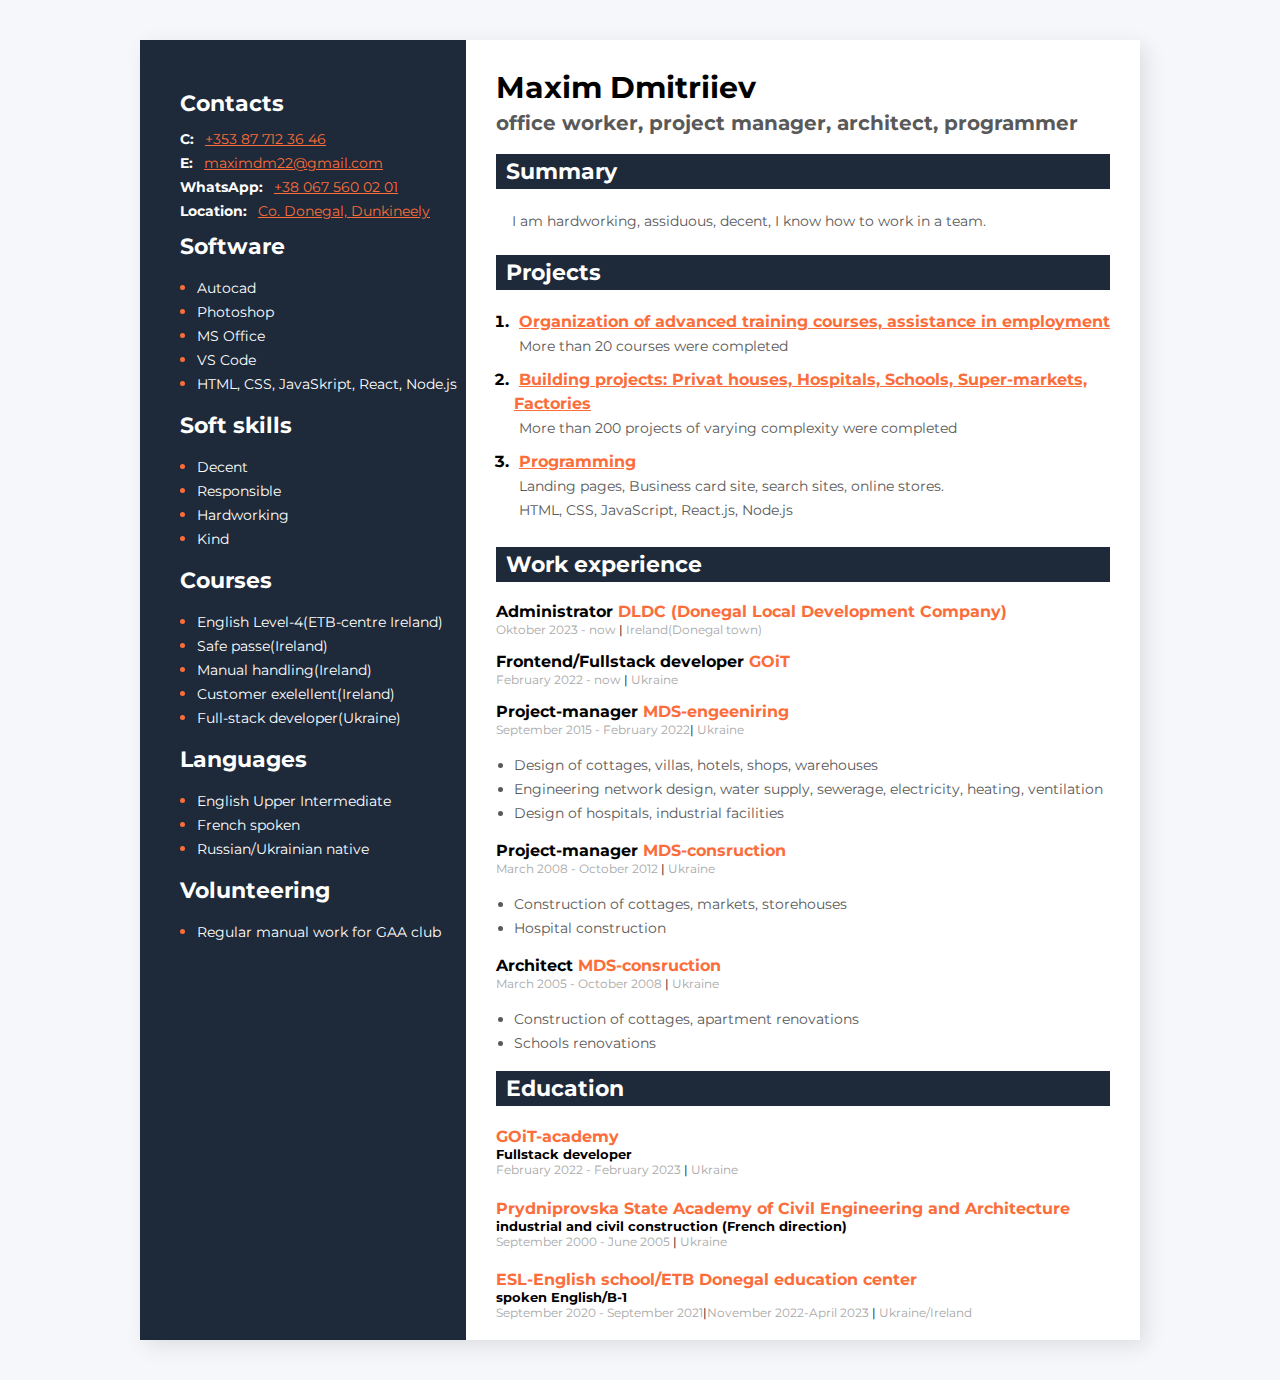
==== index.html @ 8955d406 "1212" ====
<!DOCTYPE html>
<html lang="en">
  <head>
    <meta charset="UTF-8" />
    <meta name="viewport" content="width=device-width, initial-scale=1.0" />
    <title>CV Maxim Dmitriiev</title>
    <link rel="preconnect" href="https://fonts.googleapis.com" />
    <link rel="preconnect" href="https://fonts.gstatic.com" crossorigin />
    <link
      href="https://fonts.googleapis.com/css2?family=Montserrat:wght@400;700&family=Roboto&display=swap"
      rel="stylesheet"
    />

    <link rel="stylesheet" href="css/style.css" />
  </head>
  <body>
    <!--main  container-->
    <div class="main-container">
      <!--main  content section-->
      <div class="main-content-section">
        <!--about me section-->
        <div class="about-me-section">
          <h1 class="about-me-name">Maxim Dmitriiev</h1>
          <h2 class="about-me-profession"> office worker, project manager, architect, programmer</h2>
          <h3 class="main-content-title">Summary</h3>
          <p class="about-me-description">
            &nbsp &nbsp  I am hardworking, assiduous, decent, I know how to work in a team.
           
          </p>
      
        </div>
        <!--my projects section-->
        <div class="my-projects-section">
          <h3 class="main-content-title">Projects</h3>
          <ol class="my-projects-list">
            <li class="my-projects-item">
              <span class="my-projects-text">
                <a
                  href="./pdf/49-ok/Книга АС.pdf"
                  class="my-projects-link"
                  >Organization of advanced training courses, assistance in employment</a 
                >
                <!-- .................................................................................................................<span><a href="./pdf/49-ok/Книга АС.pdf" class="link"><b>[</b>_link_<b>]</b></a></span>
          
              </span> -->
              <p class="description">More than 20 courses were completed</p>
            </li>
            <li class="my-projects-item">
              <span class="my-projects-text">
                <a
                  href="./pdf/49-ok/Книга АС.pdf"
                  class="my-projects-link"
                  >Building projects: Privat houses, Hospitals, Schools, Super-markets, Factories</a 
                >
                <!-- .................................................................................................................<span><a href="./pdf/49-ok/Книга АС.pdf" class="link"><b>[</b>_link_<b>]</b></a></span>
          
              </span> -->
              <p class="description">More than 200 projects of varying complexity were completed</p>
            </li>
            <li class="my-projects-item">
              <span class="my-projects-text">
                <a
                  href="https://maxdm2021.github.io/CV-Maxim-Dmitriev/"
                  class="my-projects-link"
                >
                Programming
                </a>
                <!-- ...............................................................................................................<span><a href="./pdf/104-ok/АР.pdf" class="link"><b>[</b>_link_<b>]</b></a></span>
              </span> -->
              <p class="description">Landing pages, Business card site, search sites, online stores.<br> HTML, CSS, JavaScript, React.js, Node.js
              </p>
            </li>
            <!-- <li class="my-projects-item">
              <span class="my-projects-text">
                <a
                  href="./pdf/299-ок/АР.pdf"
                  class="my-projects-link"
                >
               Town-house 
                </a>
                ........................................................................................................................<span><a href="./pdf/299-ок/АР.pdf" class="link"><b>[</b>_link_<b>]</b></a></span>
              </span>
              <p class="description">This project made with use sand concrete blocks, decorative brick, shingles, strip foundation</p>
            </li>
            <li class="my-projects-item">
              <span class="my-projects-text">
                <a href="./pdf/351-ok/920 АР дом.pdf"
                  class="my-projects-link">
                  Privat house #3
                </a>
                ..............................................................................................................<span><a href="./pdf/351-ok/920 АР дом.pdf" class="link"><b>[</b>_link_<b>]</b></a></span>
                
              </span>
              <p class="description">This project made with use ceramic blocks, decorative brick, terraced roof, foundation slab </p>
            </li>

            <li class="my-projects-item">
              <span class="my-projects-text">
                <a href="./pdf/404-ok/АР-выдача.pdf" class="my-projects-link"
                  >Privat house #4</a
                >
                .............................................................................................................<span><a href="./pdf/404-ok/АР-выдача.pdf" class="link" ><b>[</b>_link_<b>]</b></a></span>
              </span>
              <p class="description">This project made with use aerated concrete, decorative stone, metal shingles, pile-grillage foundation  </p>
            </li> -->


          </ol>
        </div>




        <!--my work experience sesction-->
        <div class="my-work-experience-section">
          <h3 class="main-content-title">Work experience</h3>
          <!--Company 3-->

          <div class="my-work-experience-company-block">
            <h4 class="my-work-experience-position">
              Administrator
              <span class="my-work-experience-company">DLDC (Donegal Local Development Company)  </span>
            </h4>
            <p class="my-work-experience-period-first">Oktober 2023 - now <span class="my-work-experience-divider">|</span> Ireland(Donegal town)</p>
            <h4 class="my-work-experience-position">

            <h4 class="my-work-experience-position">
              Frontend/Fullstack developer
              <span class="my-work-experience-company">GOiT  </span>
            </h4>
            <p class="my-work-experience-period-first">February 2022 - now <span class="my-work-experience-divider">|</span>  Ukraine</p>
            <h4 class="my-work-experience-position">
              Project-manager
              <span class="my-work-experience-company">MDS-engeeniring  </span>
            </h4>
            <p class="my-work-experience-period">September 2015 - February 2022<span class="my-work-experience-divider">|</span>  Ukraine</p>
            <ul class="my-work-experience-duties">
              <li class="my-work-experience-duty">
                Design of cottages, villas, hotels, shops, warehouses</li>
              <li class="my-work-experience-duty">Engineering network design, water supply, sewerage, electricity, heating, ventilation</li>
              <li class="my-work-experience-duty">Design of hospitals, industrial facilities</li>
            </ul>
          </div>
          <!--Company 2-->
          <div class="my-work-experience-company-block">
            <h4 class="my-work-experience-position">Project-manager <span class="my-work-experience-company">MDS-consruction </span></span></h4>
            <p class="my-work-experience-period">March 2008 - October 2012 <span class="my-work-experience-divider">|</span>  Ukraine</p>
            <ul class="my-work-experience-duties">
              <li class="my-work-experience-duty">Construction of cottages, markets, storehouses
              </li>
              <li class="my-work-experience-duty"> Hospital construction</li>
              <!-- <li class="my-work-experience-duty">Construction of filling stations</li>
              <li class="my-work-experience-duty">Construction of industrial facilities</li> -->
          
            </ul>
          </div>
          <!--Company 1-->
          <div class="my-work-experience-company-block">
            <h4 class="my-work-experience-position">Architect <span class="my-work-experience-company">MDS-consruction </span></span></h4>
            <p class="my-work-experience-period">March 2005 - October 2008 <span class="my-work-experience-divider">|</span>  Ukraine</p>
            <ul class="my-work-experience-duties">
              <li class="my-work-experience-duty">Construction of cottages, аpartment renovations</li>
              <li class="my-work-experience-duty"> Schools renovations</li>
              <!-- <li class="my-work-experience-duty">Construction of filling stations</li>
              <li class="my-work-experience-duty">Construction of industrial facilities</li> -->
          
            </ul>
          </div>


          </div>


                    <!--My education section-->
          <div class="my-education-section">
            <h3 class="main-content-title education">Education</h3>

            <h4 class="my-work-experience-company"> GOiT-academy</h4>
            <h5 сlass="specialization"> Fullstack developer</h5>
            <p class="my-work-experience-period">February 2022 - February 2023<span class="my-work-experience-divider"> |</span> Ukraine</p>


            <h4 class="my-work-experience-company"> Prydniprovska State Academy of Civil Engineering and Architecture</h4>
            <h5 сlass="specialization"> industrial and civil construction (French direction)</h5>
            <p class="my-work-experience-period">September 2000 - June 2005 <span class="my-work-experience-divider">|</span> Ukraine</p>

            <h4 class="my-work-experience-company"> ESL-English school/ETB Donegal education center</h4>
            <h5 сlass="specialization"> spoken English/B-1</h5>
            <p class="my-work-experience-period">September 2020 - September 2021<span class="my-work-experience-divider">|</span>November 2022-April 2023 <span class="my-work-experience-divider">|</span> Ukraine/Ireland</p>


            
        </div>

      </div>

      <!--sidebar section-->
      <aside class="sidebar-section">
        <!-- <img src="img/ок-ok.jpg" alt="my foto" width="352px" /> -->
        <!--contacts section-->
        <div class="contacts-section">
          <h3 class="sidebar-title">Contacts</h3>

          <div>
            <span class="contacts-section-tipe"> C: </span>
            <a class="contacts-section-link" href="tel: +353873495865"
              >+353 87 712 36 46
            </a>
          </div>
   
          <div>
            <span class="contacts-section-tipe"> E: </span>
            <a class="contacts-section-link" href="mailto:maximdm22@gmail.com"
              >maximdm22@gmail.com
            </a>
          </div>
            <div>
          <span class="contacts-section-tipe"> WhatsApp:</span>
          <a class="contacts-section-link" href="tel:+380675600201"
            >+38 067 560 02 01</a
          >
        </div>
                    <div>
          <span class="contacts-section-tipe"> Location:</span>
          <a class="contacts-section-link" href="https://goo.gl/maps/4TaRH4cgBRqdM3XK8"
            >Co. Donegal, Dunkineely</a
          >
        </div>
        </div>
        


        <!--soft skills section-->
        <div class="soft-skills-section">
          <h3 class="sidebar-title">Software</h3>
          <ul class="tech-skills-list">

            <li class="tech-skills-item">
              <span class="tech-skills-item-text">Autocad</span>
            </li>
            <li class="tech-skills-item">
              <span class="tech-skills-item-text">Photoshop</span>
            </li>
            <li class="tech-skills-item">
              <span class="tech-skills-item-text">MS Office</span>
            </li>
            <li class="tech-skills-item">
              <span class="tech-skills-item-text">VS Code</span>
            </li>
            <li class="tech-skills-item">
              <span class="tech-skills-item-text">HTML, CSS, JavaSkript, React, Node.js</span>
            </li>
          </ul>
        </div>


                <!--soft skills section-->
                <div class="soft-skills-section">
                  <h3 class="sidebar-title">Soft skills</h3>
                  <ul class="tech-skills-list">
                    <li class="tech-skills-item">
                      <span class="tech-skills-item-text">Decent</span>
                    </li>
                    <li class="tech-skills-item">
                      <span class="tech-skills-item-text">Responsible</span>
                    </li>
                    <li class="tech-skills-item">
                      <span class="tech-skills-item-text">Hardworking</span>
                    </li>
                    <li class="tech-skills-item">
                      <span class="tech-skills-item-text">Kind</span>
                    </li>
                  </ul>


                </div>


        <!--Courses section-->
                <div class="soft-skills-section">
                  <h3 class="sidebar-title">Courses</h3>
                  <ul class="tech-skills-list">
                    <li class="tech-skills-item">
                      <span class="tech-skills-item-text">English Level-4(ETB-centre Ireland)</span>
                    </li>
                    <li class="tech-skills-item">
                      <span class="tech-skills-item-text">Safe passe(Ireland)</span>
                    </li>
                    <li class="tech-skills-item">
                      <span class="tech-skills-item-text">Manual handling(Ireland)</span>
                    </li>
                    <li class="tech-skills-item">
                      <span class="tech-skills-item-text">Customer exelellent(Ireland)</span>
                    </li>
                    <li class="tech-skills-item">
                      <span class="tech-skills-item-text">Full-stack developer(Ukraine)</span>
                    </li>
                  </ul>


                </div>

<!-- Languages -->

<div class="soft-skills-section">
  <h3 class="sidebar-title">Languages</h3>
  <ul class="tech-skills-list">
    <li class="tech-skills-item">
      <span class="tech-skills-item-text">English Upper Intermediate </span>
    </li>
    <li class="tech-skills-item">
      <span class="tech-skills-item-text">French spoken</span>
    </li>
    <li class="tech-skills-item">
      <span class="tech-skills-item-text">Russian/Ukrainian native</span>
    </li>
  </ul>
</div>


<div class="soft-skills-section">
  <h3 class="sidebar-title">Volunteering</h3>
  <ul class="tech-skills-list">
    <li class="tech-skills-item">
      <span class="tech-skills-item-text">Regular manual work for GAA club </span>
    </li>

  </ul>
</div>



       


      </aside>
    </div>
  </body>
</html>
---- css/style.css ----
body {
  font-family: "Montserrat", sans-serif;

  background-color: #f5f7fa;
}

.main-container {
  display: flex;
  flex-direction: row-reverse;
  width: 1000px;
  background-color: #fff;
  margin: 40px auto;
  box-shadow: 6px 6px 20px rgba(0, 0, 0, 0.1);
}

/* Main conten section */
.main-content-section {
  padding: 20px 30px;
}

.main-content-title {
  font-style: normal;
  font-weight: bold;
  font-size: 22px;
  line-height: 27px;
  color: white;
  margin-bottom: 20px;
  padding: 4px;
  padding-left: 10px;
  background-color: #1e2939;
  width: 600px;
}

.main-content-title.education {
  margin-top: 0;
}

/* About me section */
.about-me-section {
  margin: 0 0 20px 0;
}

.about-me-profession {
  font-style: normal;
  font-weight: bold;
  font-size: 20px;
  line-height: 17px;
  color:  #595959;
  margin: 0 0 20px 0;
}

.about-me-name {
  font-style: normal;
  font-weight: bold;
  font-size: 30px;
  line-height: 55px;
  color: #000;
  margin: 0 0 0px 0;
}

.about-me-description {
  width: 600px;
  font-family: Montserrat;
  font-style: normal;
  font-weight: normal;
  font-size: 14px;
  line-height: 24px;
  color: #595959;
}

/* My projects section */

/* .main-content-section {

} */

.description {
  margin: 0;
  width: 500px;
  padding: 0;
  padding-left: 5px;
  color: #595959;
}

.my-projects-section {
  margin: 0 0 25px 0;
}

.my-projects-list {
  padding: 0 0 0 18px;
}

.my-projects-item {
  color: #000;
  font-weight: bold;
  margin-bottom: 10px;
}

.my-projects-link {
  font-style: normal;
  font-weight: bold;
  font-size: 16px;
  line-height: 24px;
  color:  #fb6d3a;
}

.my-projects-text {
  font-style: normal;
  font-weight: normal;
  font-size: 14px;
  line-height: 24px;
  color: #595959;
  margin-left: 5px;
}

.my-projects-bracket {
  font-style: normal;
  font-weight: bold;
  font-size: 14px;
  line-height: 24px;
  color: #000;
}
/* My work experience */

.my-work-experience-company {
  color: #fb6d3a;
  margin-bottom: 0;
}



.my-work-experience-position {
  font-style: normal;
  font-weight: bold;
  font-size: 16px;
  line-height: 20px;
  margin: 0 0 0px 0;
}

.my-work-experience-period {
  font-style: normal;
  font-weight: normal;
  font-size: 12px;
  line-height: 15px;
  color: #a8a8a8;
  margin: 0 0 0px 0;
}


.my-work-experience-period-first {
  font-style: normal;
  font-weight: normal;
  font-size: 12px;
  line-height: 15px;
  color: #a8a8a8;
  margin: 0 0 15px 0;
}


h5{
  margin: 0;
}

.specialization {
  margin-top: 0;
  margin-bottom: 0;

}

.my-work-experience-divider {
  font-style: normal;
  font-weight: normal;
  font-size: 12px;
  line-height: 15px;
  color: #000000;
}

.my-work-experience-duties {
  padding-left: 18px;
}

.my-work-experience-duty {
  font-style: normal;
  font-weight: normal;
  font-size: 14px;
  line-height: 24px;
  color: #595959;
}

.my-work-experience-company-block {
  margin: 0 15 0 0;
}

/* Sidebar section */

.sidebar-section {
  background-color: #1e2939;
  width: 370px;
  padding: 40px 0;
}

.contacts-section,
.tech-skills-section,
.soft-skills-section {
  margin: 10px 0 0 40px;
}
.sidebar-title {
  font-style: normal;
  font-weight: bold;
  font-size: 22px;
  line-height: 27px;
  color: #fff;
  margin-bottom: 10px;
  margin-top: 0;
}

/* Contacts section */

.contacts-section-tipe {
  font-style: normal;
  font-weight: bold;
  font-size: 14px;
  line-height: 24px;
  color: #fff;
  margin-right: 7px;
}
.contacts-section-link {
  font-style: normal;
  font-weight: normal;
  font-size: 14px;
  line-height: 24px;
  color: #fb6d3a;
}

/* Tech skills section*/
.tech-skills-list {
  padding: 0 0 0 17px;
}

.tech-skills-item {
  color: #fb6d3a;
}

.tech-skills-item-text {
  font-style: normal;
  font-weight: normal;
  font-size: 14px;
  line-height: 24px;
  color: #fff;
}


.sir__madam {
  margin-top: 50px;
  margin-bottom: 50px;
  font-style: normal;
  font-weight: 400;
  font-size: 20px;
  line-height: 24px;
  color: #595959;
  margin-left: 5px;
}



.sir__madam__tel {
  margin-top: 50px;
  margin-bottom: 50px;
  font-style: normal;
  font-weight: 600;
  font-size: 20px;
  line-height: 24px;
  color: #fb6d3a;
  margin-left: 5px;
}


.des{
  width: 500px;
  font-style: normal;
  font-weight: 300;
  font-size: 20px;
  line-height: 24px;
  letter-spacing: 0.3;
  line-height: 30px;
  color: #595959;
  margin-left: 5px;
}


.foto-m {
  margin-top: 170px;
}

.link{
  color: #fb6d3a;
  font-style: normal;
  text-decoration: none;
}
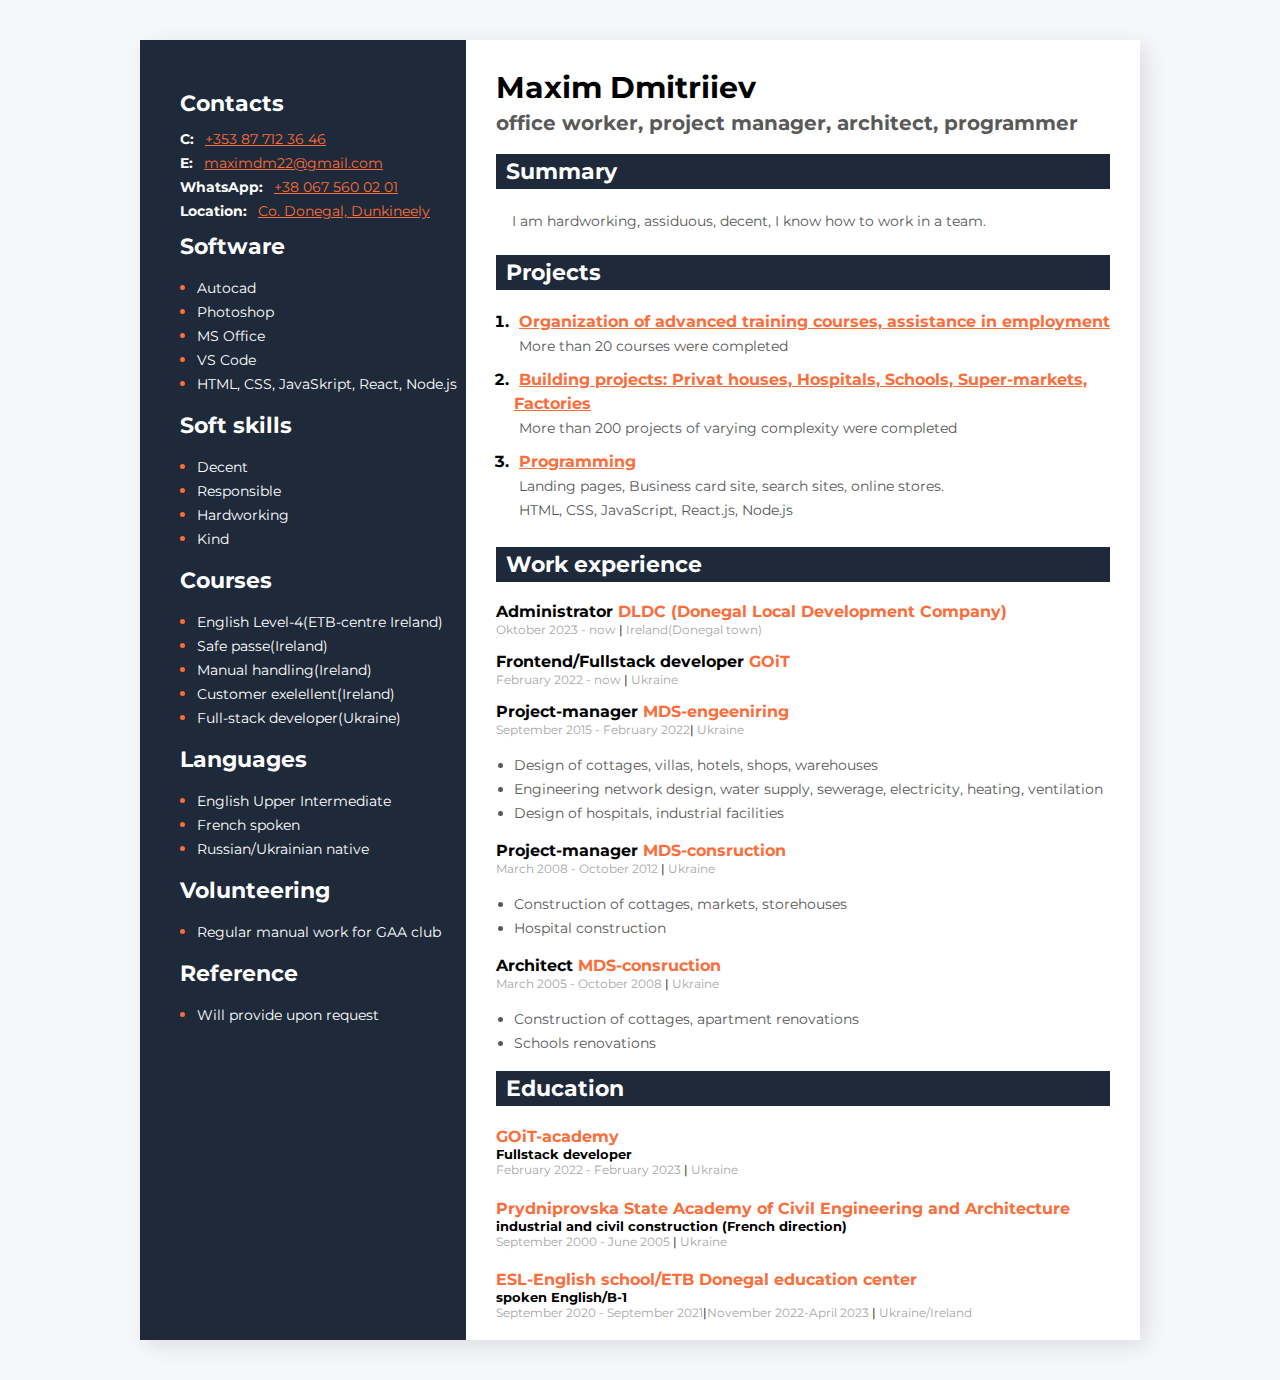
==== commit b97d5ff6: "2121" ====
--- a/index.html
+++ b/index.html
@@ -122,7 +122,7 @@
               <span class="my-work-experience-company">DLDC (Donegal Local Development Company)  </span>
             </h4>
             <p class="my-work-experience-period-first">Oktober 2023 - now <span class="my-work-experience-divider">|</span> Ireland(Donegal town)</p>
-            <h4 class="my-work-experience-position">
+            
 
             <h4 class="my-work-experience-position">
               Frontend/Fullstack developer
@@ -328,6 +328,16 @@
   </ul>
 </div>
 
+<div class="soft-skills-section">
+  <h3 class="sidebar-title">Reference</h3>
+  <ul class="tech-skills-list">
+    <li class="tech-skills-item">
+      <span class="tech-skills-item-text">Will provide upon request</span>
+    </li>
+
+  </ul>
+</div>
+
 
 
        
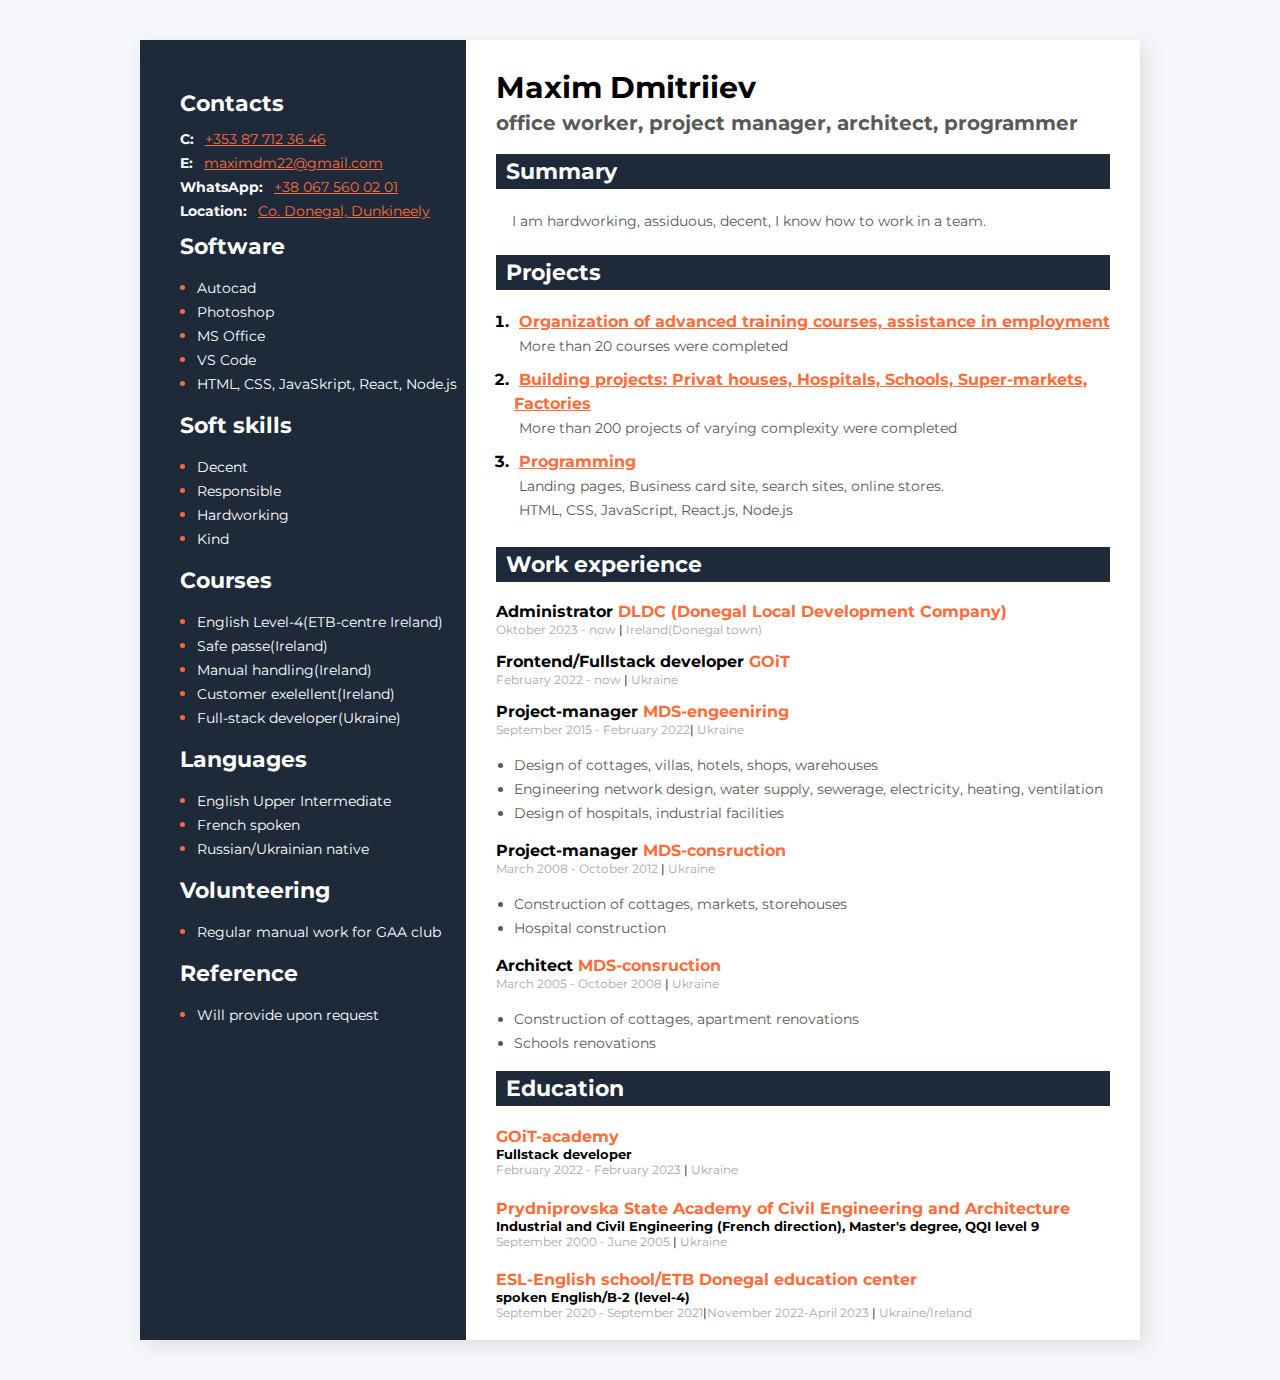
==== commit 2df371bf: "1" ====
--- a/index.html
+++ b/index.html
@@ -181,11 +181,11 @@
 
 
             <h4 class="my-work-experience-company"> Prydniprovska State Academy of Civil Engineering and Architecture</h4>
-            <h5 сlass="specialization"> industrial and civil construction (French direction)</h5>
+            <h5 сlass="specialization"> Industrial and Civil Engineering (French direction), Master's degree, QQI level 9 </h5>
             <p class="my-work-experience-period">September 2000 - June 2005 <span class="my-work-experience-divider">|</span> Ukraine</p>
 
             <h4 class="my-work-experience-company"> ESL-English school/ETB Donegal education center</h4>
-            <h5 сlass="specialization"> spoken English/B-1</h5>
+            <h5 сlass="specialization"> spoken English/B-2 (level-4)</h5>
             <p class="my-work-experience-period">September 2020 - September 2021<span class="my-work-experience-divider">|</span>November 2022-April 2023 <span class="my-work-experience-divider">|</span> Ukraine/Ireland</p>
 
 
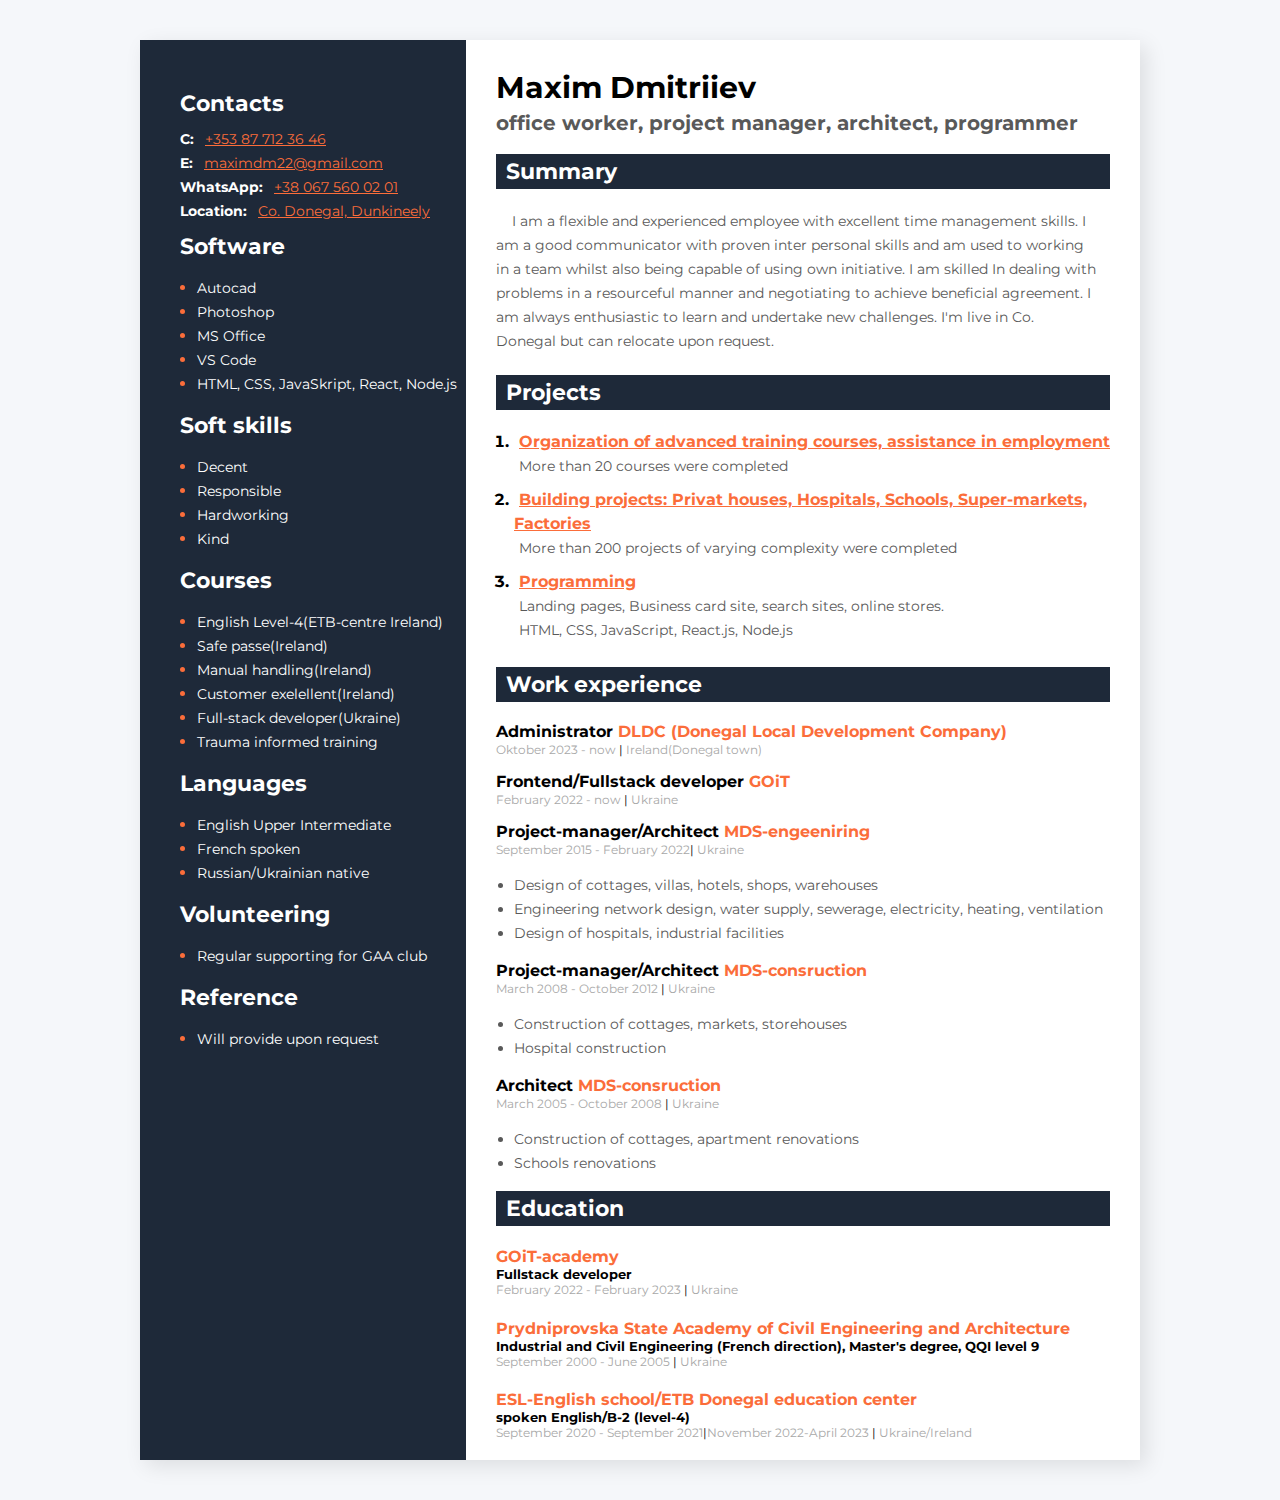
==== commit cec2c9dd: "2" ====
--- a/index.html
+++ b/index.html
@@ -24,7 +24,8 @@
           <h2 class="about-me-profession"> office worker, project manager, architect, programmer</h2>
           <h3 class="main-content-title">Summary</h3>
           <p class="about-me-description">
-            &nbsp &nbsp  I am hardworking, assiduous, decent, I know how to work in a team.
+            &nbsp &nbsp  I am a flexible and experienced employee with excellent time management skills. I am a good communicator with proven inter personal skills and am used to working in a team whilst also being capable of using own initiative. I am skilled In dealing with problems in a resourceful manner and negotiating to achieve beneficial agreement. I am always enthusiastic to learn and undertake new challenges.
+            I'm live in Co. Donegal but can relocate upon request.
            
           </p>
       
@@ -130,7 +131,7 @@
             </h4>
             <p class="my-work-experience-period-first">February 2022 - now <span class="my-work-experience-divider">|</span>  Ukraine</p>
             <h4 class="my-work-experience-position">
-              Project-manager
+              Project-manager/Architect
               <span class="my-work-experience-company">MDS-engeeniring  </span>
             </h4>
             <p class="my-work-experience-period">September 2015 - February 2022<span class="my-work-experience-divider">|</span>  Ukraine</p>
@@ -143,7 +144,7 @@
           </div>
           <!--Company 2-->
           <div class="my-work-experience-company-block">
-            <h4 class="my-work-experience-position">Project-manager <span class="my-work-experience-company">MDS-consruction </span></span></h4>
+            <h4 class="my-work-experience-position">Project-manager/Architect <span class="my-work-experience-company">MDS-consruction </span></span></h4>
             <p class="my-work-experience-period">March 2008 - October 2012 <span class="my-work-experience-divider">|</span>  Ukraine</p>
             <ul class="my-work-experience-duties">
               <li class="my-work-experience-duty">Construction of cottages, markets, storehouses
@@ -295,6 +296,11 @@
                     <li class="tech-skills-item">
                       <span class="tech-skills-item-text">Full-stack developer(Ukraine)</span>
                     </li>
+                    <li class="tech-skills-item">
+                      <span class="tech-skills-item-text">Trauma informed training</span>
+                    </li>
+
+                   
                   </ul>
 
 
@@ -322,7 +328,7 @@
   <h3 class="sidebar-title">Volunteering</h3>
   <ul class="tech-skills-list">
     <li class="tech-skills-item">
-      <span class="tech-skills-item-text">Regular manual work for GAA club </span>
+      <span class="tech-skills-item-text">Regular supporting for GAA club </span>
     </li>
 
   </ul>
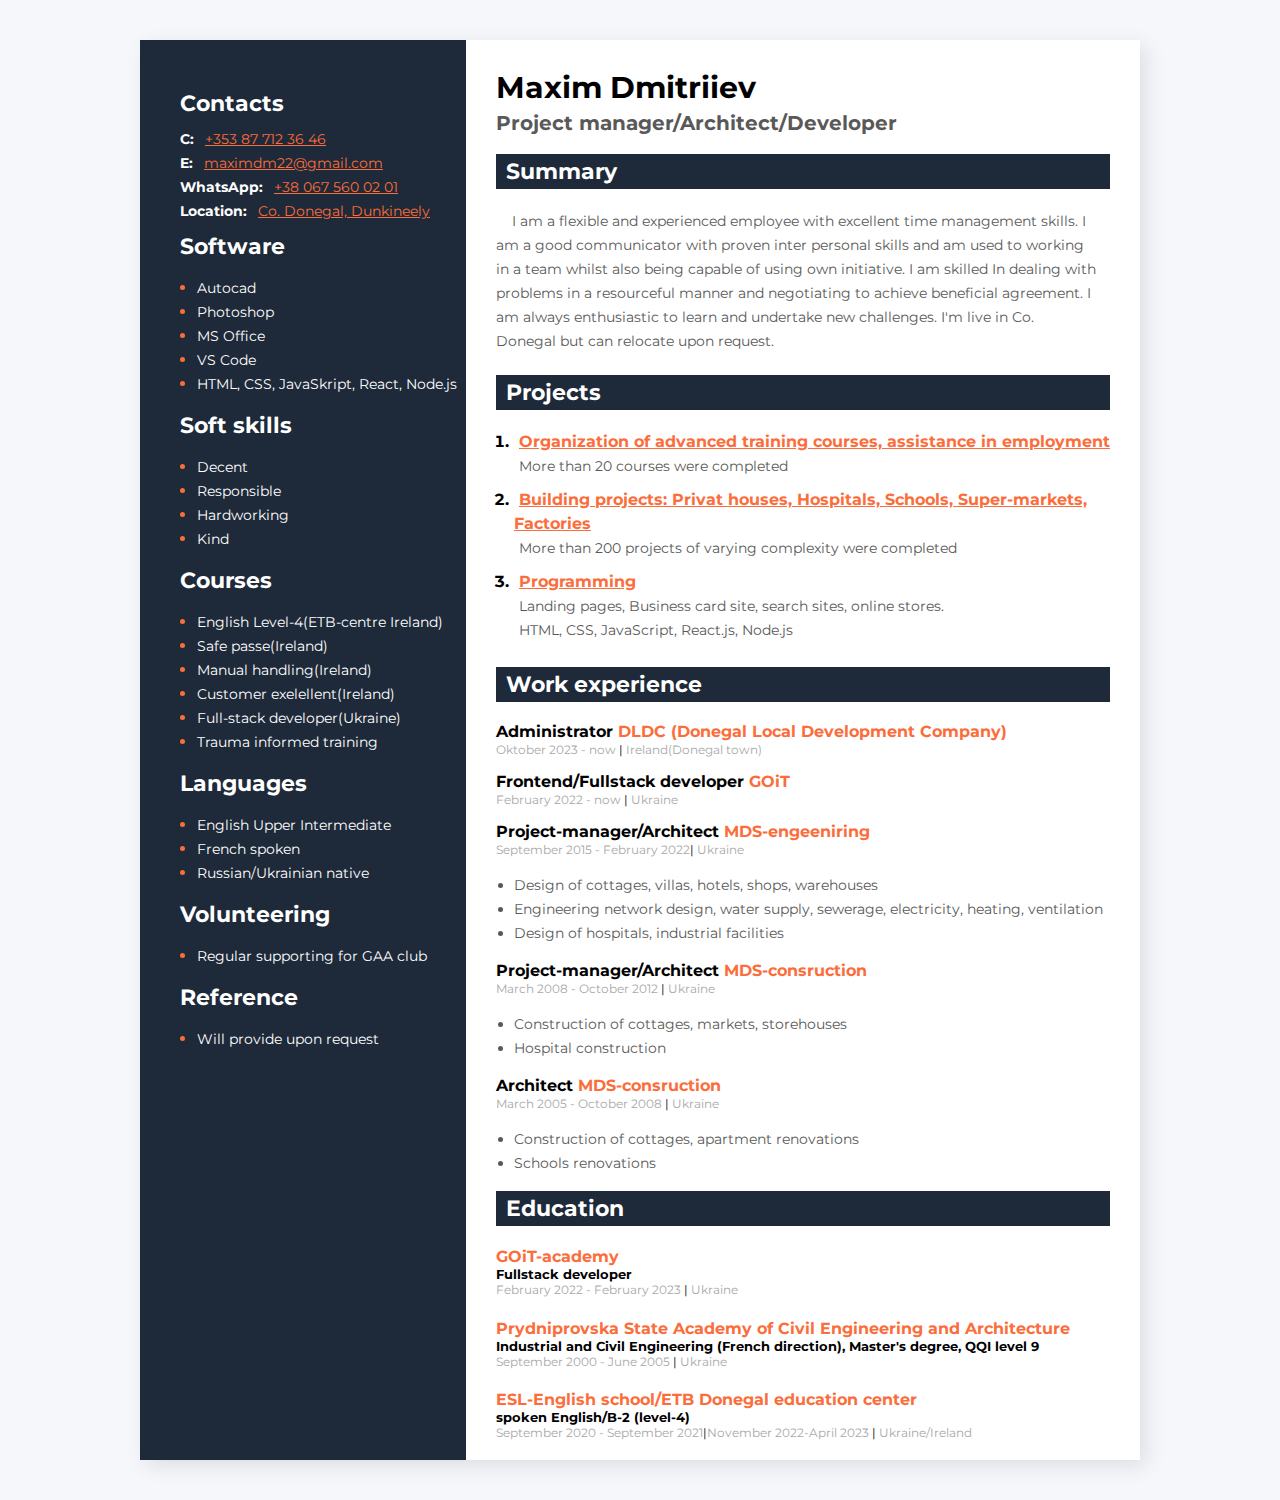
==== commit c82fb757: "3" ====
--- a/index.html
+++ b/index.html
@@ -21,7 +21,7 @@
         <!--about me section-->
         <div class="about-me-section">
           <h1 class="about-me-name">Maxim Dmitriiev</h1>
-          <h2 class="about-me-profession"> office worker, project manager, architect, programmer</h2>
+          <h2 class="about-me-profession"> Project manager/Architect/Developer</h2>
           <h3 class="main-content-title">Summary</h3>
           <p class="about-me-description">
             &nbsp &nbsp  I am a flexible and experienced employee with excellent time management skills. I am a good communicator with proven inter personal skills and am used to working in a team whilst also being capable of using own initiative. I am skilled In dealing with problems in a resourceful manner and negotiating to achieve beneficial agreement. I am always enthusiastic to learn and undertake new challenges.
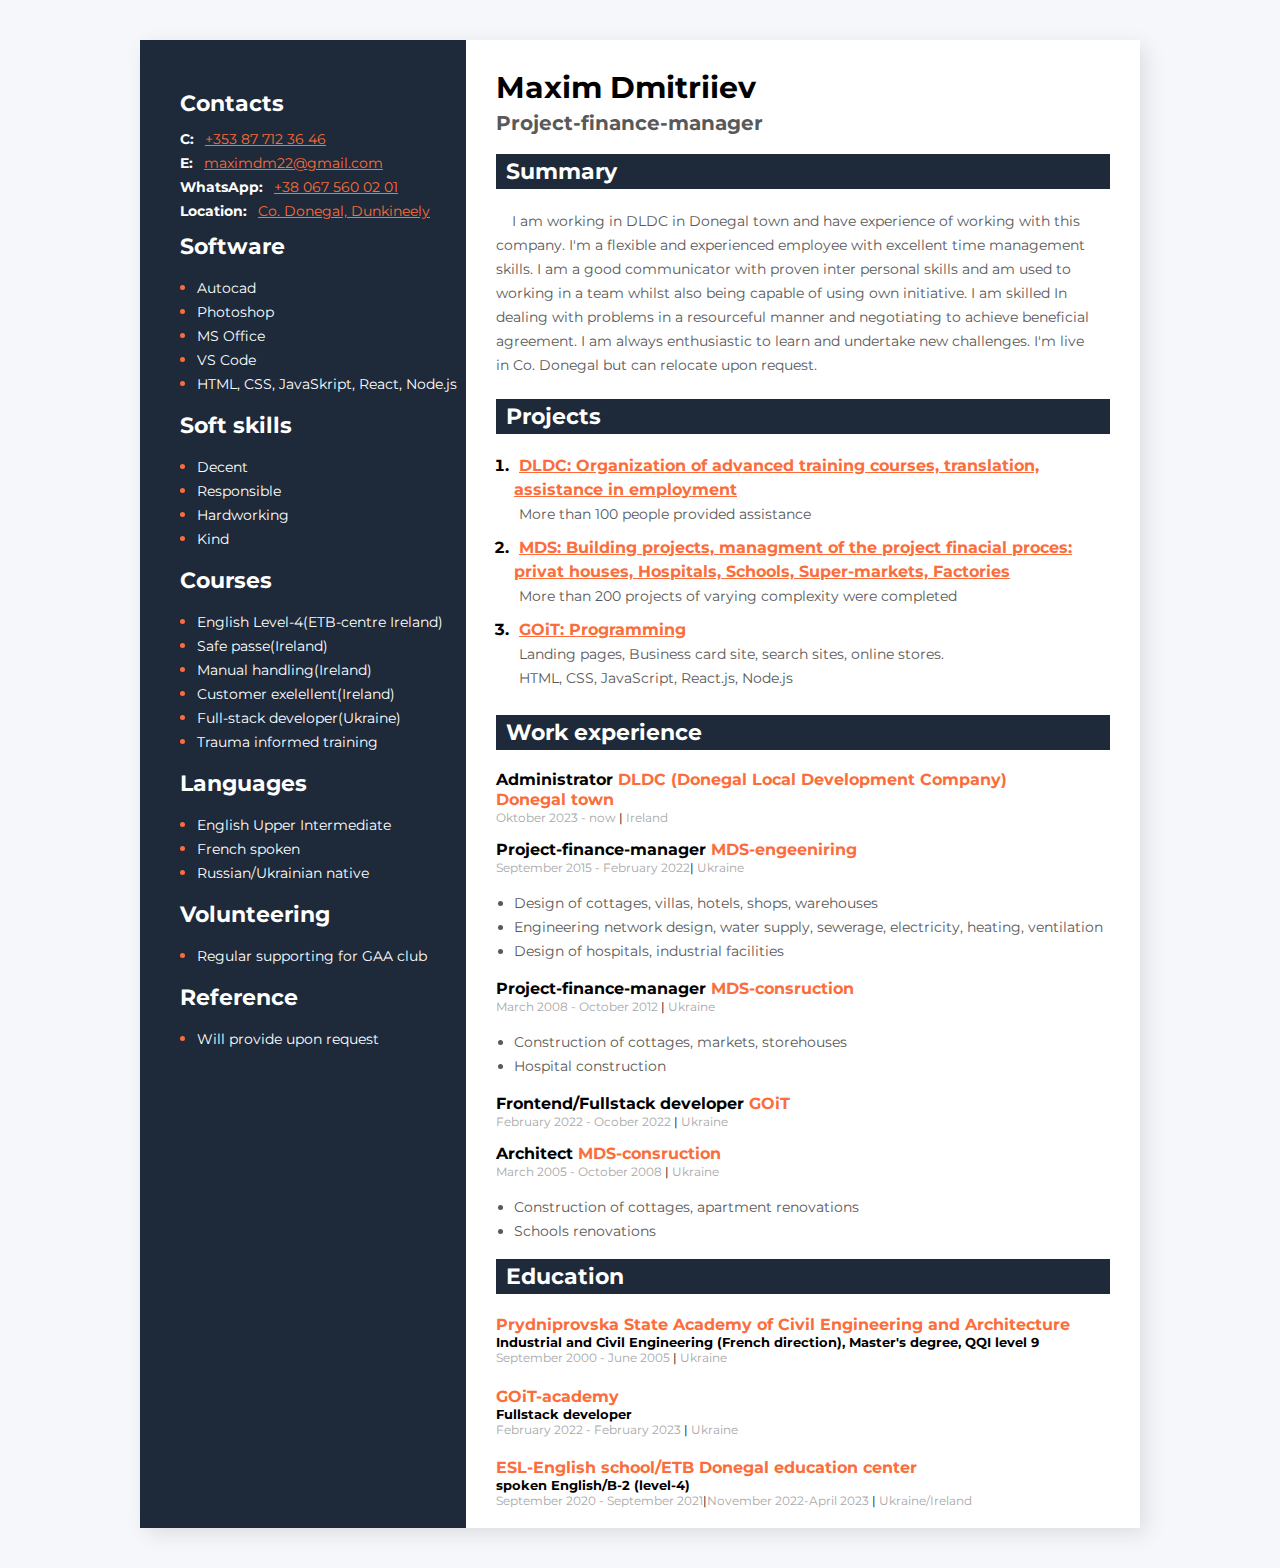
==== commit d3163b72: "2" ====
--- a/index.html
+++ b/index.html
@@ -21,10 +21,12 @@
         <!--about me section-->
         <div class="about-me-section">
           <h1 class="about-me-name">Maxim Dmitriiev</h1>
-          <h2 class="about-me-profession"> Project manager/Architect/Developer</h2>
+          <h2 class="about-me-profession">Project-finance-manager</h2>
+        
+          <!-- <h2 class="about-me-profession"> Project manager/Architect/Developer</h2> -->
           <h3 class="main-content-title">Summary</h3>
           <p class="about-me-description">
-            &nbsp &nbsp  I am a flexible and experienced employee with excellent time management skills. I am a good communicator with proven inter personal skills and am used to working in a team whilst also being capable of using own initiative. I am skilled In dealing with problems in a resourceful manner and negotiating to achieve beneficial agreement. I am always enthusiastic to learn and undertake new challenges.
+            &nbsp &nbsp  I am working in DLDC in Donegal town and have experience of working with this company. I'm a flexible and experienced employee with excellent time management skills. I am a good communicator with proven inter personal skills and am used to working in a team whilst also being capable of using own initiative. I am skilled In dealing with problems in a resourceful manner and negotiating to achieve beneficial agreement. I am always enthusiastic to learn and undertake new challenges.
             I'm live in Co. Donegal but can relocate upon request.
            
           </p>
@@ -39,19 +41,19 @@
                 <a
                   href="./pdf/49-ok/Книга АС.pdf"
                   class="my-projects-link"
-                  >Organization of advanced training courses, assistance in employment</a 
+                  >DLDC: Organization of advanced training courses, translation, <br/>assistance in employment</a 
                 >
                 <!-- .................................................................................................................<span><a href="./pdf/49-ok/Книга АС.pdf" class="link"><b>[</b>_link_<b>]</b></a></span>
           
               </span> -->
-              <p class="description">More than 20 courses were completed</p>
+              <p class="description">More than 100 people provided assistance</p>
             </li>
             <li class="my-projects-item">
               <span class="my-projects-text">
                 <a
                   href="./pdf/49-ok/Книга АС.pdf"
                   class="my-projects-link"
-                  >Building projects: Privat houses, Hospitals, Schools, Super-markets, Factories</a 
+                  >MDS: Building projects, managment of the project finacial proces:<br/> privat houses, Hospitals, Schools, Super-markets, Factories</a 
                 >
                 <!-- .................................................................................................................<span><a href="./pdf/49-ok/Книга АС.pdf" class="link"><b>[</b>_link_<b>]</b></a></span>
           
@@ -64,7 +66,7 @@
                   href="https://maxdm2021.github.io/CV-Maxim-Dmitriev/"
                   class="my-projects-link"
                 >
-                Programming
+                GOiT: Programming
                 </a>
                 <!-- ...............................................................................................................<span><a href="./pdf/104-ok/АР.pdf" class="link"><b>[</b>_link_<b>]</b></a></span>
               </span> -->
@@ -120,18 +122,14 @@
           <div class="my-work-experience-company-block">
             <h4 class="my-work-experience-position">
               Administrator
-              <span class="my-work-experience-company">DLDC (Donegal Local Development Company)  </span>
+              <span class="my-work-experience-company">DLDC (Donegal Local Development Company) <br/> Donegal town  </span>
             </h4>
-            <p class="my-work-experience-period-first">Oktober 2023 - now <span class="my-work-experience-divider">|</span> Ireland(Donegal town)</p>
+            <p class="my-work-experience-period-first">Oktober 2023 - now <span class="my-work-experience-divider">|</span> Ireland</p>
             
 
+            
             <h4 class="my-work-experience-position">
-              Frontend/Fullstack developer
-              <span class="my-work-experience-company">GOiT  </span>
-            </h4>
-            <p class="my-work-experience-period-first">February 2022 - now <span class="my-work-experience-divider">|</span>  Ukraine</p>
-            <h4 class="my-work-experience-position">
-              Project-manager/Architect
+              Project-finance-manager
               <span class="my-work-experience-company">MDS-engeeniring  </span>
             </h4>
             <p class="my-work-experience-period">September 2015 - February 2022<span class="my-work-experience-divider">|</span>  Ukraine</p>
@@ -144,7 +142,7 @@
           </div>
           <!--Company 2-->
           <div class="my-work-experience-company-block">
-            <h4 class="my-work-experience-position">Project-manager/Architect <span class="my-work-experience-company">MDS-consruction </span></span></h4>
+            <h4 class="my-work-experience-position">Project-finance-manager <span class="my-work-experience-company">MDS-consruction </span></span></h4>
             <p class="my-work-experience-period">March 2008 - October 2012 <span class="my-work-experience-divider">|</span>  Ukraine</p>
             <ul class="my-work-experience-duties">
               <li class="my-work-experience-duty">Construction of cottages, markets, storehouses
@@ -155,6 +153,14 @@
           
             </ul>
           </div>
+
+          <h4 class="my-work-experience-position">
+            Frontend/Fullstack developer
+            <span class="my-work-experience-company">GOiT  </span>
+          </h4>
+          <p class="my-work-experience-period-first">February 2022 - Ocober 2022 <span class="my-work-experience-divider">|</span>  Ukraine</p>
+
+
           <!--Company 1-->
           <div class="my-work-experience-company-block">
             <h4 class="my-work-experience-position">Architect <span class="my-work-experience-company">MDS-consruction </span></span></h4>
@@ -176,14 +182,14 @@
           <div class="my-education-section">
             <h3 class="main-content-title education">Education</h3>
 
+         
+            <h4 class="my-work-experience-company"> Prydniprovska State Academy of Civil Engineering and Architecture</h4>
+            <h5 сlass="specialization"> Industrial and Civil Engineering (French direction), Master's degree, QQI level 9 </h5>
+            <p class="my-work-experience-period">September 2000 - June 2005 <span class="my-work-experience-divider">|</span> Ukraine</p>
+
             <h4 class="my-work-experience-company"> GOiT-academy</h4>
             <h5 сlass="specialization"> Fullstack developer</h5>
             <p class="my-work-experience-period">February 2022 - February 2023<span class="my-work-experience-divider"> |</span> Ukraine</p>
-
-
-            <h4 class="my-work-experience-company"> Prydniprovska State Academy of Civil Engineering and Architecture</h4>
-            <h5 сlass="specialization"> Industrial and Civil Engineering (French direction), Master's degree, QQI level 9 </h5>
-            <p class="my-work-experience-period">September 2000 - June 2005 <span class="my-work-experience-divider">|</span> Ukraine</p>
 
             <h4 class="my-work-experience-company"> ESL-English school/ETB Donegal education center</h4>
             <h5 сlass="specialization"> spoken English/B-2 (level-4)</h5>
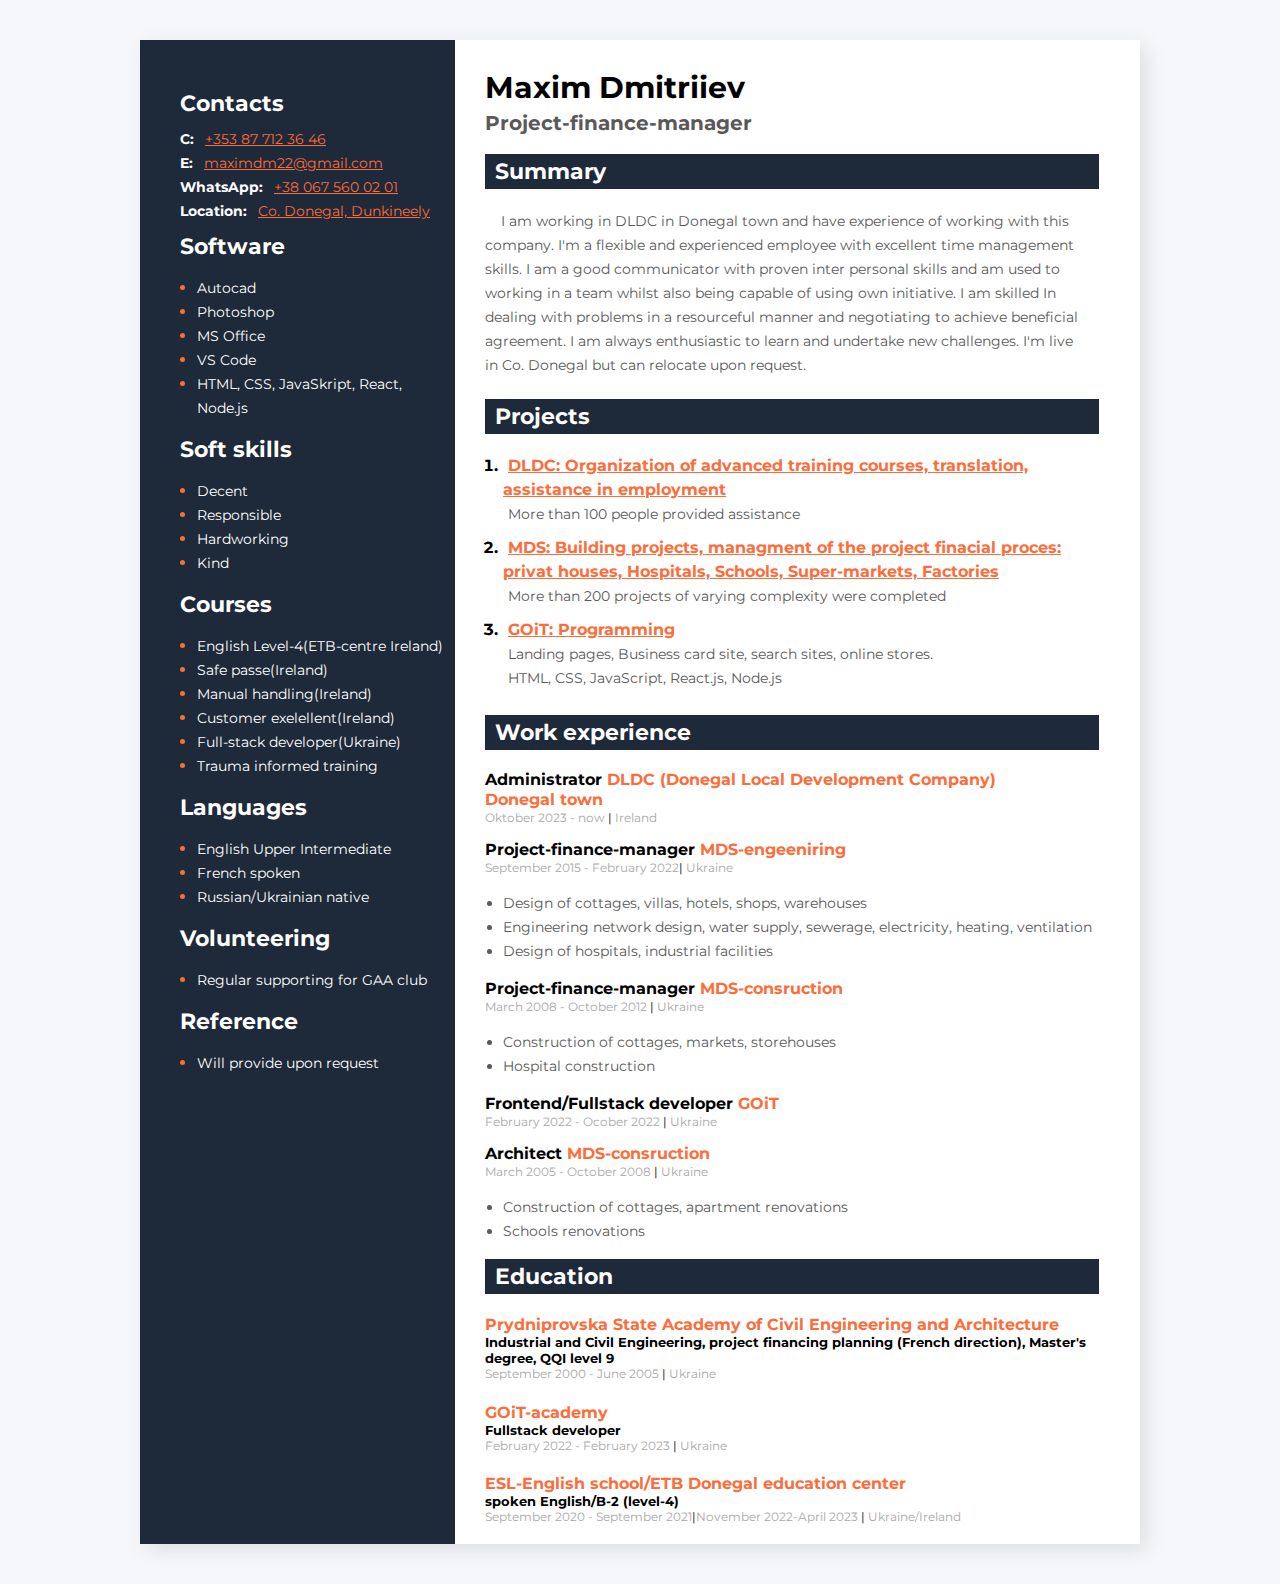
==== commit 7bed6205: "21" ====
--- a/index.html
+++ b/index.html
@@ -184,7 +184,7 @@
 
          
             <h4 class="my-work-experience-company"> Prydniprovska State Academy of Civil Engineering and Architecture</h4>
-            <h5 сlass="specialization"> Industrial and Civil Engineering (French direction), Master's degree, QQI level 9 </h5>
+            <h5 сlass="specialization"> Industrial and Civil Engineering, project financing planning (French direction), Master's degree, QQI level 9 </h5>
             <p class="my-work-experience-period">September 2000 - June 2005 <span class="my-work-experience-divider">|</span> Ukraine</p>
 
             <h4 class="my-work-experience-company"> GOiT-academy</h4>
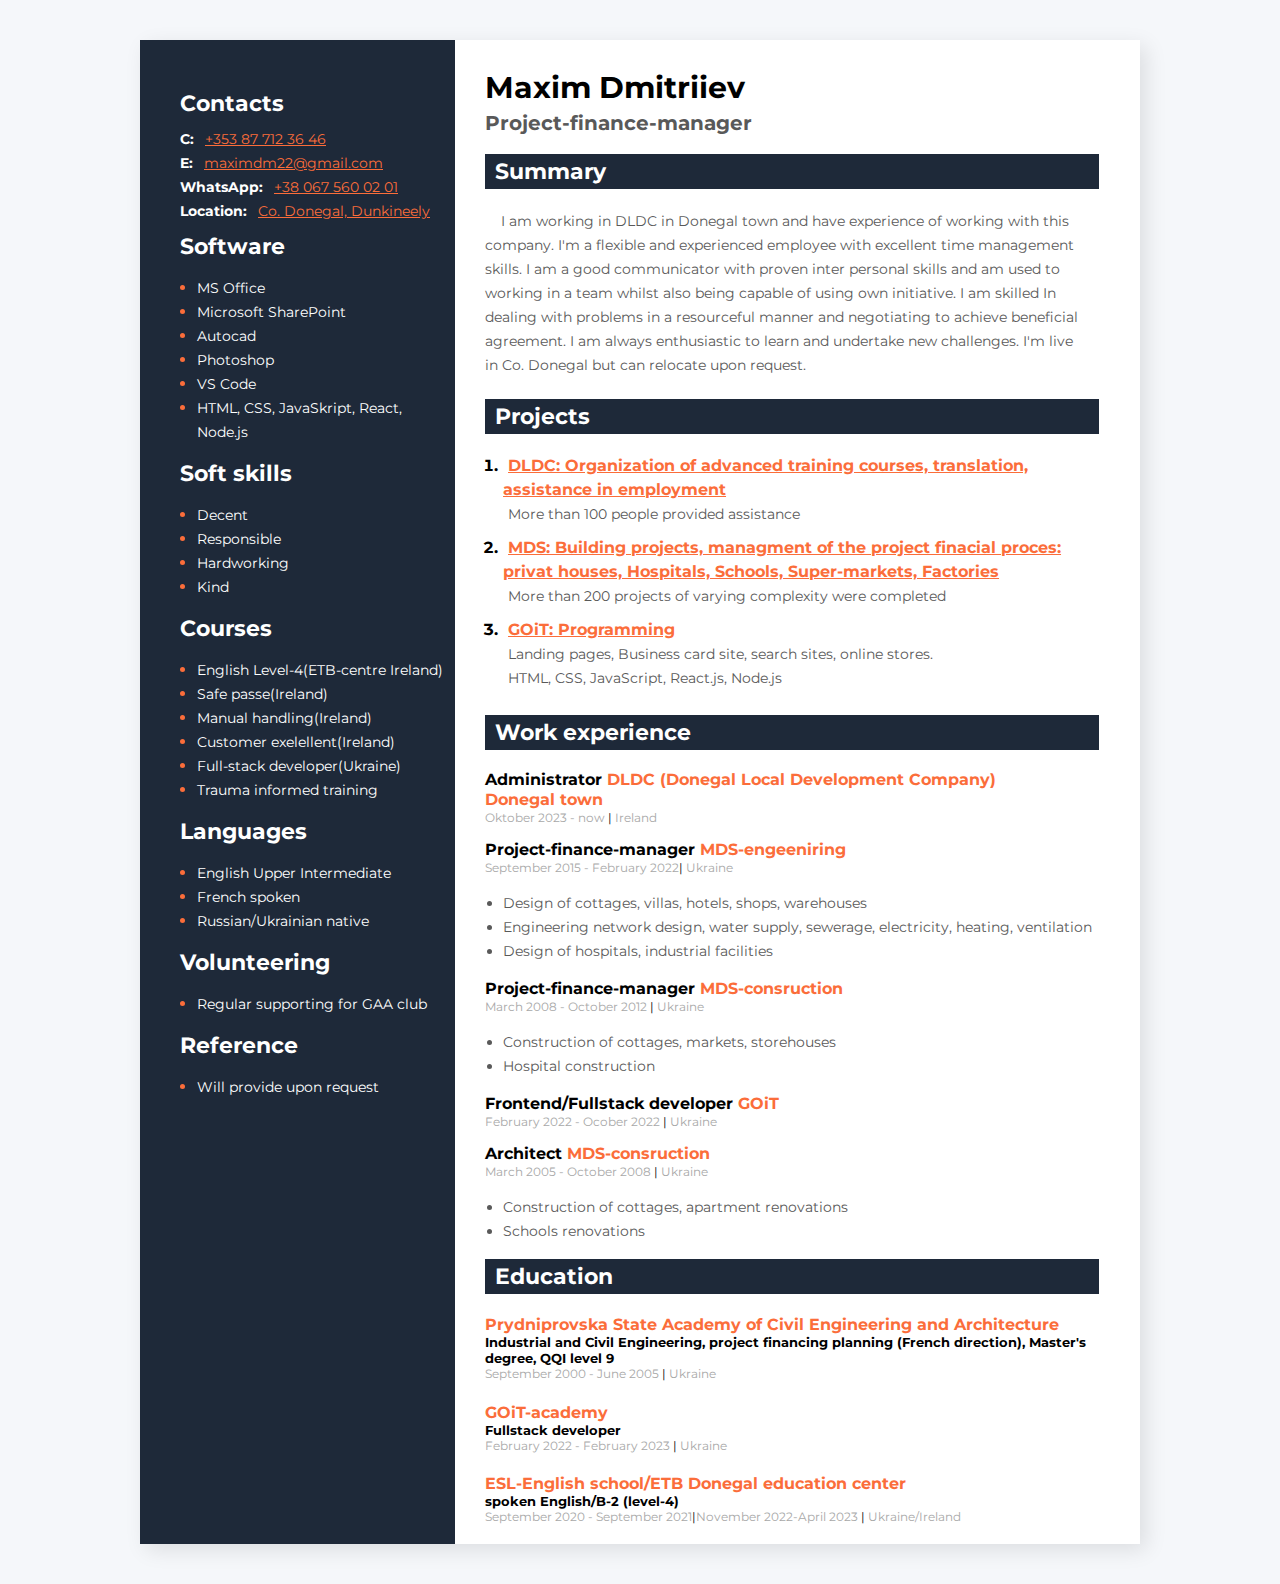
==== commit dddfee69: "34" ====
--- a/index.html
+++ b/index.html
@@ -241,16 +241,19 @@
         <div class="soft-skills-section">
           <h3 class="sidebar-title">Software</h3>
           <ul class="tech-skills-list">
-
+            <li class="tech-skills-item">
+              <span class="tech-skills-item-text">MS Office</span>
+            </li>
+            <li class="tech-skills-item">
+              <span class="tech-skills-item-text">Microsoft SharePoint </span>
+            </li>
             <li class="tech-skills-item">
               <span class="tech-skills-item-text">Autocad</span>
             </li>
             <li class="tech-skills-item">
               <span class="tech-skills-item-text">Photoshop</span>
             </li>
-            <li class="tech-skills-item">
-              <span class="tech-skills-item-text">MS Office</span>
-            </li>
+
             <li class="tech-skills-item">
               <span class="tech-skills-item-text">VS Code</span>
             </li>
